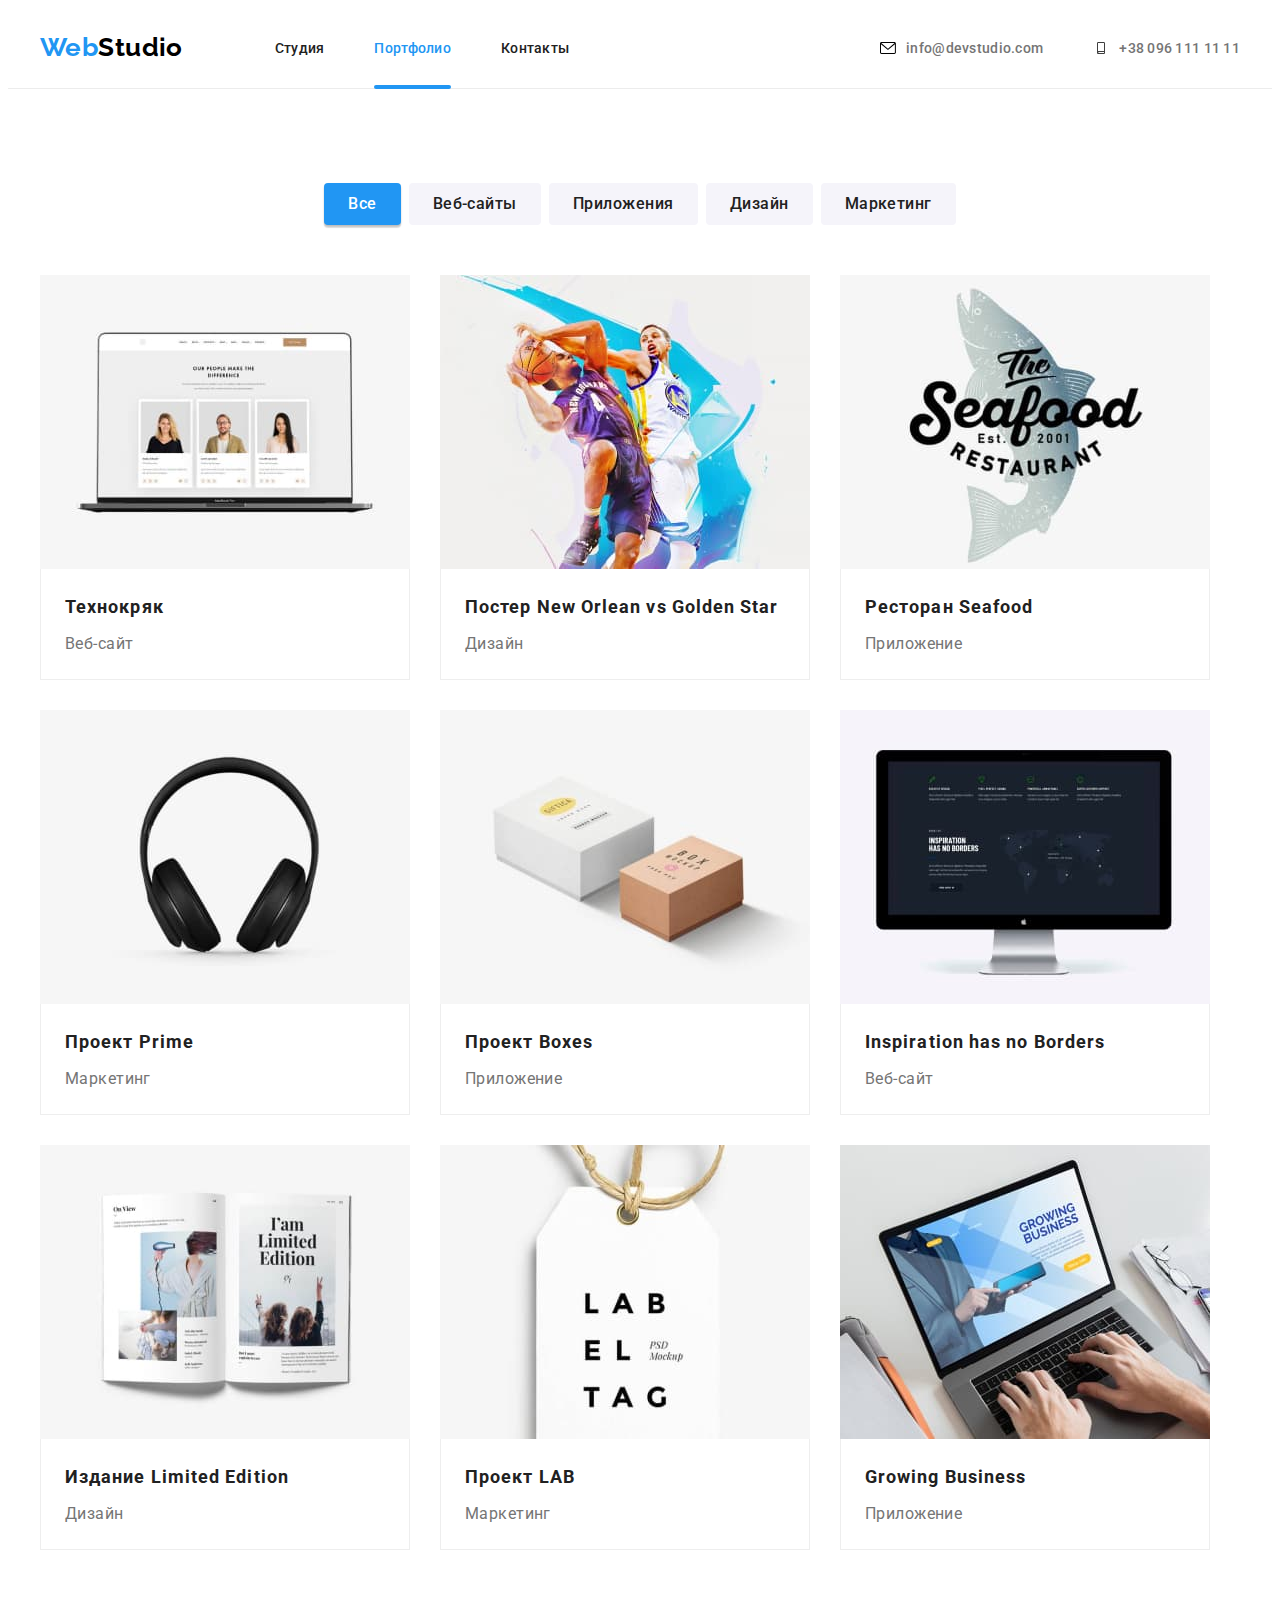
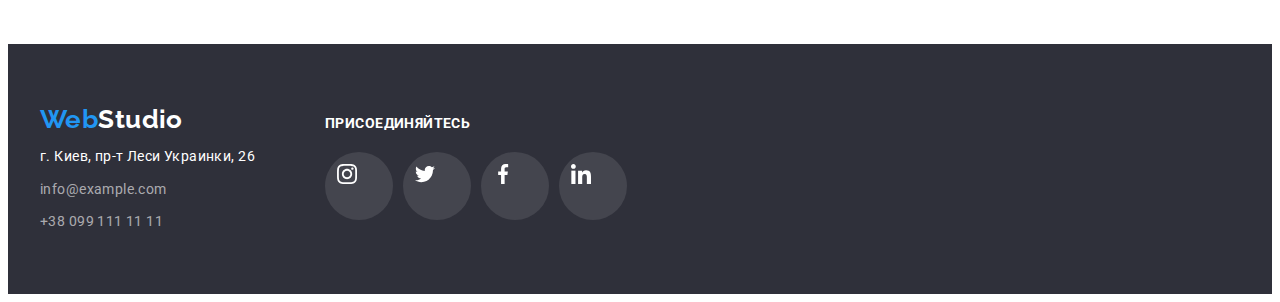
==== portfolio.html @ 1709e59f "Initial commit" ====
<!DOCTYPE html>
<html lang="ru">
  <head>
    <meta charset="UTF-8" />
    <meta http-equiv="X-UA-Compatible" content="IE=edge" />
    <meta name="viewport" content="width=device-width, initial-scale=1.0" />
    <title>Portfolio Web Studio</title>
    <link rel="preconnect" href="https://fonts.googleapis.com" />
    <link rel="preconnect" href="https://fonts.gstatic.com" crossorigin />
    <link
      href="https://fonts.googleapis.com/css2?family=Raleway:wght@700&family=Roboto:wght@400;500;700&display=swap"
      rel="stylesheet"
    />
    <link
      rel="stylesheet"
      href="https://cdnjs.cloudflare.com/ajax/libs/modern-normalize/1.1.0/modern-normalize.min.css"
      integrity="sha512-wpPYUAdjBVSE4KJnH1VR1HeZfpl1ub8YT/NKx4PuQ5NmX2tKuGu6U/JRp5y+Y8XG2tV+wKQpNHVUX03MfMFn9Q=="
      crossorigin="anonymous"
      referrerpolicy="no-referrer"
    />
    <link rel="stylesheet" href="./css/styles.css" />
  </head>
  <body>
    <header class="header">
      <div class="container">
        <!-- Navigation -->
        <nav class="nav">
          <a href="/" class="logo"><span class="logo-web">Web</span>Studio</a>
          <ul class="nav-list list">
            <li class="item">
              <a href="./index.html" class="link">Студия</a>
            </li>
            <li class="item">
              <a href="./portfolio.html" class="link current">Портфолио</a>
            </li>
            <li class="item">
              <a href="" class="link">Контакты</a>
            </li>
          </ul>
        </nav>
        <!-- Contacts -->
        <ul class="auth-nav list">
          <li class="item">
            <svg class="icon-envelope" width="16" height="12">
              <use href="./images/icons.svg#icon-envelope"></use>
            </svg>
            <a href="mailto:info@devstudio.com" class="link">info@devstudio.com</a>
          </li>
          <li class="item">
            <svg class="icon-smartphone" width="16" height="12">
              <use href="./images/icons.svg#icon-smartphone"></use>
            </svg>
            <a href="tel:+380961111111" class="link">+38 096 111 11 11</a>
          </li>
        </ul>
      </div>
    </header>

    <main>
      <!-- Portfolio -->
      <section class="portfolio section">
        <div class="container">
          <h1 class="visually-hidden">Портфолио</h1>
          <!--Buttons-Filter-->
          <ul class="filter-list list">
            <li class="item">
              <button type="button" class="button current">Всe</button>
            </li>
            <li class="item">
              <button type="button" class="button">Веб-сайты</button>
            </li>
            <li class="item">
              <button type="button" class="button">Приложения</button>
            </li>
            <li class="item">
              <button type="button" class="button">Дизайн</button>
            </li>
            <li class="item">
              <button type="button" class="button">Маркетинг</button>
            </li>
          </ul>
          <!-- Work examples -->
          <ul class="examples-list list">
            <li class="examples-list-item">
              <a class="examples-card" href="">
                <div class="examples-card-thumb">
                  <img src="./images/portfolio-img1.jpg" alt="Веб-сайт Технокряк" width="370" />
                  <p class="examples-item-overlay">
                    Ресурс предлагает комплексные предложения с разным уровнем функционала и
                    сервисов. Все это позволит посетителю получить исчерпывающие сведения о компании
                    или частном лице.
                  </p>
                </div>
                <div class="examples-text">
                  <h2 class="examples-title">Технокряк</h2>
                  <p class="examples-desc">Веб-сайт</p>
                </div>
              </a>
            </li>
            <li class="examples-list-item">
              <a class="examples-card" href="">
                <div class="examples-card-thumb">
                  <img
                    src="./images/portfolio-img2.jpg"
                    alt="Постер New Orlean vs Golden Star"
                    width="370"
                  />
                  <p class="examples-item-overlay">
                    Ресурс предлагает комплексные предложения с разным уровнем функционала и
                    сервисов. Все это позволит посетителю получить исчерпывающие сведения о компании
                    или частном лице.
                  </p>
                </div>
                <div class="examples-text">
                  <h2 class="examples-title">Постер New Orlean vs Golden Star</h2>
                  <p class="examples-desc">Дизайн</p>
                </div>
              </a>
            </li>
            <li class="examples-list-item">
              <a class="examples-card" href="">
                <div class="examples-card-thumb">
                  <img src="./images/portfolio-img3.jpg" alt="Банер Ресторан Seafood" width="370" />
                  <p class="examples-item-overlay">
                    Ресурс предлагает комплексные предложения с разным уровнем функционала и
                    сервисов. Все это позволит посетителю получить исчерпывающие сведения о компании
                    или частном лице.
                  </p>
                </div>
                <div class="examples-text">
                  <h2 class="examples-title">Ресторан Seafood</h2>
                  <p class="examples-desc">Приложение</p>
                </div>
              </a>
            </li>
            <li class="examples-list-item">
              <a class="examples-card" href="">
                <div class="examples-card-thumb">
                  <img src="./images/portfolio-img4.jpg" alt="Изображение наушники" width="370" />
                  <p class="examples-item-overlay">
                    Ресурс предлагает комплексные предложения с разным уровнем функционала и
                    сервисов. Все это позволит посетителю получить исчерпывающие сведения о компании
                    или частном лице.
                  </p>
                </div>
                <div class="examples-text">
                  <h2 class="examples-title">Проект Prime</h2>
                  <p class="examples-desc">Маркетинг</p>
                </div>
              </a>
            </li>
            <li class="examples-list-item">
              <a class="examples-card" href="">
                <div class="examples-card-thumb">
                  <img src="./images/portfolio-img5.jpg" alt="Картинка две коробки" width="370" />
                  <p class="examples-item-overlay">
                    Ресурс предлагает комплексные предложения с разным уровнем функционала и
                    сервисов. Все это позволит посетителю получить исчерпывающие сведения о компании
                    или частном лице.
                  </p>
                </div>
                <div class="examples-text">
                  <h2 class="examples-title">Проект Boxes</h2>
                  <p class="examples-desc">Приложение</p>
                </div>
              </a>
            </li>
            <li class="examples-list-item">
              <a class="examples-card" href="">
                <div class="examples-card-thumb">
                  <img src="./images/portfolio-img6.jpg" alt="Картинка Веб-сайта" width="370" />
                  <p class="examples-item-overlay">
                    Ресурс предлагает комплексные предложения с разным уровнем функционала и
                    сервисов. Все это позволит посетителю получить исчерпывающие сведения о компании
                    или частном лице.
                  </p>
                </div>
                <div class="examples-text">
                  <h2 class="examples-title">Inspiration has no Borders</h2>
                  <p class="examples-desc">Веб-сайт</p>
                </div>
              </a>
            </li>
            <li class="examples-list-item">
              <a class="examples-card" href="">
                <div class="examples-card-thumb">
                  <img
                    src="./images/portfolio-img7.jpg"
                    alt="Картинка журнал в развороте"
                    width="370"
                  />
                  <p class="examples-item-overlay">
                    Ресурс предлагает комплексные предложения с разным уровнем функционала и
                    сервисов. Все это позволит посетителю получить исчерпывающие сведения о компании
                    или частном лице.
                  </p>
                </div>
                <div class="examples-text">
                  <h2 class="examples-title">Издание Limited Edition</h2>
                  <p class="examples-desc">Дизайн</p>
                </div>
              </a>
            </li>
            <li class="examples-list-item">
              <a class="examples-card" href="">
                <div class="examples-card-thumb">
                  <img
                    src="./images/portfolio-img8.jpg"
                    alt="Картинка бирка с надписью Проект LAB"
                    width="370"
                  />
                  <p class="examples-item-overlay">
                    Ресурс предлагает комплексные предложения с разным уровнем функционала и
                    сервисов. Все это позволит посетителю получить исчерпывающие сведения о компании
                    или частном лице.
                  </p>
                </div>
                <div class="examples-text">
                  <h2 class="examples-title">Проект LAB</h2>
                  <p class="examples-desc">Маркетинг</p>
                </div>
              </a>
            </li>
            <li class="examples-list-item">
              <a class="examples-card" href="">
                <div class="examples-card-thumb">
                  <img
                    src="./images/portfolio-img9.jpg"
                    alt="Картинка человек, работающий на компьютере"
                    width="370"
                  />
                  <p class="examples-item-overlay">
                    Ресурс предлагает комплексные предложения с разным уровнем функционала и
                    сервисов. Все это позволит посетителю получить исчерпывающие сведения о компании
                    или частном лице.
                  </p>
                </div>

                <div class="examples-text">
                  <h2 class="examples-title">Growing Business</h2>
                  <p class="examples-desc">Приложение</p>
                </div>
              </a>
            </li>
          </ul>
        </div>
      </section>
    </main>
    <!-- Footer -->
    <footer class="footer section">
      <div class="container">
        <div class="footer-address">
          <!-- Address -->
          <a href="index.html" class="logo"> <span class="logo-web">Web</span>Studio</a>
          <address>
            <a
              href="https://goo.gl/maps/piqngm7oDQpEDh6u6"
              target="_blank"
              rel="noopener nofollow noreferrer"
              >г. Киев, пр-т Леси Украинки, 26</a
            >
          </address>
          <!-- Contacts -->
          <ul class="auth-nav-footer list">
            <li class="item">
              <a href="mailto:info@example.com" class="link">info@example.com</a>
            </li>
            <li class="item">
              <a href="tel:+380991111111" class="link email">+38 099 111 11 11</a>
            </li>
          </ul>
        </div>
        <div class="footer-join">
          <p class="footer-join-text uppercase">Присоединяйтесь</p>
          <div class="footer-socials">
            <div class="footer-icons">
              <a href="" aria-label="instagram link">
                <div class="footer-icons-item">
                  <svg class="footer-icon" width="20" height="20">
                    <use href="./images/icons.svg#icon-instagram"></use>
                  </svg></div
              ></a>
              <a href="" aria-label="twitter link">
                <div class="footer-icons-item">
                  <svg class="footer-icon" width="20" height="20">
                    <use href="./images/icons.svg#icon-twitter"></use>
                  </svg></div
              ></a>
              <a href="" aria-label="facebook link"
                ><div class="footer-icons-item">
                  <svg class="footer-icon" width="20" height="20">
                    <use href="./images/icons.svg#icon-facebook"></use>
                  </svg></div
              ></a>
              <a href="" aria-label="linkedin link">
                <div class="footer-icons-item">
                  <svg class="footer-icon" width="20" height="20">
                    <use href="./images/icons.svg#icon-linkedin"></use>
                  </svg></div
              ></a>
            </div>
          </div>
        </div>
      </div>
    </footer>
  </body>
</html>
---- css/styles.css ----
/* основной цвет текста  серый #757575 */
/* вторичный цвет черный(оттенок) #212121 ; */
/* акцент+дополнительный цвет для части лого  #2196F3  */
/* дополнительный цвет черный #000000(лого шапка), белый #FFFFFF (лого футер, текст хэдер, адрес футер*/
/* цвет для футера auth-nav белый полупрозрачный rgba(255, 255, 255, 0.6) */
/* фон темно-серый  #2F303A(герой, футер)  и бело-серый #F5F4FA ("наша команда")*/

/* шрифты */
/* основной шрифт Roboto 400,500,700,900*/
/* шрифт для лого Raleway 700 */

:root {
  --primary-text-color: #757575;
  --title-text-color: #212121;
  --accent-color: #2196f3;
  --primary-white-color: #ffffff;
  --secondary-black-color: #000000;
  --bg-color-grey: #2f303a;
  --bg-color-white-grey: #f5f4fa;
  --footer-auth-nav-color: rgba(255, 255, 255, 0.6);
}

body {
  background-color: var(--primary-white-color);
  color: var(--primary-text-color);
  font-family: 'Roboto', sans-serif;
  font-size: 14px;
  letter-spacing: 0.03em;
}
h1,
h2,
h3 {
  color: var(--title-text-color);
}
h1,
h2,
h3,
h4,
p {
  margin: 0;
}
ul,
ol {
  margin: 0;
  padding: 0;
}

img {
  display: block;
}

button {
  cursor: pointer;
}

address {
  font-style: none;
}

/* утилиты */
/* утилита для УДАЛЕНИЯ ТОЧЕК в списках */
.list {
  padding: 0;
  margin: 0;

  list-style: none;
}

/* шаблон uppercase */
.uppercase {
  text-transform: uppercase;
}

/* утилита для скрытия текста */
.visually-hidden {
  position: absolute;
  width: 1px;
  height: 1px;
  margin: -1px;
  border: 0;
  padding: 0;
  white-space: nowrap;
  clip-path: inset(100%);
  clip: rect(0 0 0 0);
  overflow: hidden;
}

.section {
  padding-top: 94px;
  padding-bottom: 94px;
}

.container {
  /* outline: 2px solid mediumseagreen; */
  width: 1200px;
  margin-left: auto;
  margin-right: auto;
  padding: 0 15px;
}

/* ----------HEADER----------- */
.header {
  border-bottom: 1px solid #ececec;
}

.header .container {
  display: flex;
  align-items: center;
}

.nav {
  display: flex;
}

.nav .logo {
  padding-top: 24px;
  padding-bottom: 25px;

  color: var(--secondary-black-color);
  text-decoration: none;
  font-family: 'Raleway', sans-serif;
  font-weight: 700;
  font-size: 26px;
  line-height: 1.2;
}

.nav .logo-web {
  color: var(--accent-color);
}

/* ----------Site-nav-------- */
.nav-list {
  display: flex;
  margin-left: 92px;
  align-items: center;
}

.nav-list .item:not(:last-child) {
  margin-right: 50px;
}

.nav-list .link {
  display: block;
  padding-top: 32px;
  padding-bottom: 32px;
  position: relative;

  color: var(--title-text-color);
  text-decoration: none;
  font-weight: 500;
  line-height: 1.15;
  letter-spacing: 0.02em;

  transition: color 250ms cubic-bezier(0.4, 0, 0.2, 1);
}

.nav-list .link:hover,
.nav-list .link:focus {
  color: var(--accent-color);
}

.nav-list .link.current {
  color: var(--accent-color);
}

/* -------Auth-Nav------- */
.auth-nav .item {
  display: flex;
  align-items: center;
}

.icon-envelope,
.icon-smartphone {
  margin-right: 10px;

  position: relative;
  transition: fill 250ms cubic-bezier(0.4, 0, 0.2, 1);
}

/* .auth-nav .item:nth-child(1):hover .icon-envelope,
.auth-nav .item:nth-child(2):hover .icon-smartphone {
  fill: var(--accent-color);
} */

.auth-nav {
  display: flex;
  margin-left: auto;
  flex-wrap: wrap;
  column-gap: 50px;
}

/* .auth-nav .item:not(:last-child) {
  margin-right: 50px;
} */

.auth-nav .link {
  display: block;
  position: relative;
  padding-top: 32px;
  padding-bottom: 32px;

  color: var(--primary-text-color);
  text-decoration: none;
  font-weight: 500;
  line-height: 1.15;
  letter-spacing: 0.02em;

  transition: color 250ms cubic-bezier(0.4, 0, 0.2, 1);
}

.auth-nav .item:hover,
.auth-nav .item:focus {
  fill: var(--accent-color);
}

.auth-nav .item:hover .link,
.auth-nav .item:focus .link {
  color: var(--accent-color);
}

/* ------Header hover :before */
.link.current::after {
  content: '';

  position: absolute;
  bottom: -1px;
  /* left: 0; */

  display: block;
  width: 100%;
  height: 4px;
  border-radius: 2px;
  background-color: var(--accent-color);
}

/* ----------MAIN----------- */

/* ----------Hero----------- */
.hero {
  background-color: var(--bg-color-grey);
}

.hero.section {
  max-width: 1600px;
  padding-top: 200px;
  padding-bottom: 200px;
  margin-left: auto;
  margin-right: auto;
  background-image: linear-gradient(rgba(48, 49, 59, 0.4), rgba(48, 49, 59, 0.4)),
    url(../images/hero.jpg);
  background-repeat: no-repeat;
  background-size: cover;
  background-position: 50% 50%;
}

.hero > .container {
  text-align: center;
}

.hero-title {
  margin-bottom: 30px;
  margin-left: auto;
  margin-right: auto;
  max-width: 696px;

  color: var(--primary-white-color);
  font-weight: 900;
  font-size: 44px;
  line-height: 1.36;
  letter-spacing: 0.06em;
}
.hero .button {
  min-width: 200px;
  min-height: 50px;
  padding: 10px 32px;
  position: relative;

  color: var(--primary-white-color);
  background-color: var(--accent-color);
  cursor: pointer;
  font-family: 'Roboto', sans-serif;
  font-weight: 700;
  font-size: 16px;
  line-height: 1.88;
  letter-spacing: 0.06em;

  border-radius: 4px;
  border: 2px solid transparent;
  box-shadow: 0px 4px 4px rgba(0, 0, 0, 0.15);
  transition: background-color 250ms cubic-bezier(0.4, 0, 0.2, 1);
}

.hero .button:hover,
.hero .button:focus {
  background-color: #188ce8;
}

/* -----------Feature------------*/
.feature-list .thumb {
  height: 120px;
  padding: 25px 100px;
  margin-bottom: 30px;

  background-color: var(--bg-color-white-grey);
}

.feature-list {
  display: flex;
  margin-left: auto;
  margin-right: auto;
  align-items: center;
  flex-wrap: wrap;
  gap: 30px;
}

.feature-list .item {
  width: 270px;
}

/* .feature-list .item:not(:last-child) {
  margin-right: 30px;
} */

.feature-list .title {
  margin-bottom: 10px;

  font-size: 14px;
  line-height: 1.14;
}

.feature-list p {
  line-height: 1.71;
}

/* -----------Activity---------- */
.activity.section {
  padding-top: 0;
}

.activity-title {
  margin-bottom: 50px;
}

.section-title {
  font-size: 36px;
  line-height: 1.16;
  text-align: center;
}

.activity-list {
  display: flex;
  flex-wrap: wrap;
  gap: 30px;
}

.activity-list-item {
  position: relative;
}

.activity-list-text {
  display: flex;
  justify-content: center;
  align-items: center;
  width: 100%;
  min-height: 70px;
  position: absolute;
  bottom: 0;
  left: 0;
  z-index: 1;

  font-weight: 700;
  font-size: 14px;
  line-height: 1.14;
  letter-spacing: 0.03em;
  color: var(--primary-white-color);
  background: rgba(47, 48, 58, 0.8);
}

/* -----------Team------------ */
.team {
  background-color: var(--bg-color-white-grey);
}

.team-icons {
  display: flex;
  align-items: center;
  gap: 10px;
}

.team-icons-item {
  position: relative;
  width: 44px;
  height: 44px;
  padding: 12px;

  fill: #afb1b8;
  border-radius: 50%;

  transition: fill 250ms cubic-bezier(0.4, 0, 0.2, 1),
    background-color 250ms cubic-bezier(0.4, 0, 0.2, 1);
  /* outline: 1px solid #212121; */
}

.team-icons-item:hover,
.team-icons-item:focus {
  fill: var(--primary-white-color);
  background-color: var(--accent-color);
}

.team-title {
  margin-bottom: 50px;
}

.team-list {
  display: flex;
  flex-wrap: wrap;
  gap: 30px;
}

.team-item {
  display: flex;
  flex-direction: column;
  min-width: 270px;
  padding-bottom: 30px;
  align-items: center;

  background-color: var(--primary-white-color);

  box-shadow: 0px 1px 3px rgba(0, 0, 0, 0.12), 0px 1px 1px rgba(0, 0, 0, 0.14),
    0px 2px 1px rgba(0, 0, 0, 0.2);
  border-radius: 0px 0px 4px 4px;
}

.team-img {
  margin-bottom: 30px;
}

.team-list h3 {
  margin-bottom: 10px;

  font-weight: 500;
  font-size: 16px;
  line-height: 1.18;
}

.team-list p {
  margin-bottom: 16px;

  font-size: 16px;
  line-height: 1.18;
}

/* -------Regular customers------ */
.regular-title {
  margin-bottom: 50px;
}

.regular-list {
  display: flex;
  align-content: center;
  gap: 30px;
}

.regular-list-item {
  position: relative;
  width: 170px;
  height: 92px;
  padding: 16px 32px;

  fill: #afb1b8;
  border: 1px solid #afb1b8;
  border-radius: 4px;
  transition: fill 250ms cubic-bezier(0.4, 0, 0.2, 1),
    border-color 250ms cubic-bezier(0.4, 0, 0.2, 1);
}

.regular-list-icon {
  fill: inherit;
}

.regular-list-item:hover,
.regular-list-item:focus {
  fill: var(--accent-color);
  border-color: var(--accent-color);
}

/*-----------FOOTER----------*/
.footer .container {
  display: flex;
  /* align-items: center; */
}

.footer {
  padding-top: 60px;
  padding-bottom: 60px;

  color: var(--primary-white-color);
  background-color: var(--bg-color-grey);
}

.footer-address {
  margin-right: 70px;
}

/*------------Logo-----------*/
.footer .logo {
  color: var(--primary-white-color);
  text-decoration: none;
  font-family: 'Raleway', sans-serif;
  font-weight: 700;
  font-size: 26px;
  line-height: 1.19;
}

.footer .logo-web {
  color: var(--accent-color);
}

/* ---------- Address -------- */
.footer address {
  margin-top: 10px;
}

address a {
  color: var(--primary-white-color);
  text-decoration: none;
  font-style: normal;
  line-height: 1.7;
}

/*----------Contacts----------*/
.auth-nav-footer {
  margin-top: 9px;
  display: flex;
  flex-direction: column;
}

.auth-nav-footer .item:nth-child(even) {
  margin-top: 9px;
}

.auth-nav-footer .link {
  color: var(--footer-auth-nav-color);
  text-decoration: none;
  line-height: 1.7;

  transition: color 250ms cubic-bezier(0.4, 0, 0.2, 1);
}

.auth-nav-footer .link:hover,
.auth-nav-footer .link:focus {
  color: var(--accent-color);
}

/* ------Footer Join----------- */
.footer-join-text {
  margin-bottom: 20px;

  font-weight: 700;
  line-height: 1.14;
  letter-spacing: 0.03em;
}
/* -----------socials----------- */
.footer-join {
  margin-top: 12px;
}

.footer-icons {
  display: flex;
  align-items: center;
  gap: 10px;
}

.footer-icons-item {
  position: relative;
  width: 44px;
  height: 44px;
  padding: 12px;

  fill: var(--primary-white-color);
  background-color: rgba(255, 255, 255, 0.1);
  border-radius: 50%;
  transition: background-color 250ms cubic-bezier(0.4, 0, 0.2, 1);
  /* outline: 1px solid #212121; */
}

.footer-icons-item:hover,
.footer-icons-item:focus {
  background-color: var(--accent-color);
}

/* -------------PORTFOLIO PAGE------------ */

/* -------------Buttons-Filter------------ */
.filter-list {
  margin-bottom: 50px;
  display: flex;
  justify-content: center;
  min-width: 73px;
  flex-wrap: wrap;
  gap: 8px;
}

.filter-list .button {
  position: relative;
  padding: 6px 22px;

  background-color: var(--bg-color-white-grey);
  color: var(--title-text-color);
  font-family: 'Roboto', sans-serif;
  font-weight: 500;
  font-size: 16px;
  line-height: 1.62;
  letter-spacing: 0.03em;
  border-radius: 4px;
  border-color: transparent;
  cursor: pointer;
  transition: background-color 250ms cubic-bezier(0.4, 0, 0.2, 1),
    color 250ms cubic-bezier(0.4, 0, 0.2, 1), box-shadow 250ms cubic-bezier(0.4, 0, 0.2, 1);
}
.filter-list .button:hover,
.filter-list .button:focus {
  background-color: var(--accent-color);
  color: var(--primary-white-color);
  box-shadow: 0px 3px 1px rgba(0, 0, 0, 0.1), 0px 1px 2px rgba(0, 0, 0, 0.08),
    0px 2px 2px rgba(0, 0, 0, 0.12);
}
.filter-list .button.current {
  background-color: var(--accent-color);
  color: var(--primary-white-color);
  box-shadow: 0px 3px 1px rgba(0, 0, 0, 0.1), 0px 1px 2px rgba(0, 0, 0, 0.08),
    0px 2px 2px rgba(0, 0, 0, 0.12);
}
/* ---------- Work examples ----------- */

/* -----Animation examples-list-------- */
.examples-card-thumb {
  position: relative;
  overflow: hidden;
}

.examples-item-overlay {
  position: absolute;
  bottom: 0;
  left: 0;
  transform: translateY(100%);

  width: 100%;
  height: 100%;
  padding: 63px 24px;

  font-style: normal;
  font-size: 18px;
  line-height: 1.56;
  letter-spacing: 0.03em;
  color: var(--primary-white-color);
  background: rgba(33, 150, 243, 0.9);
  transition: transform 400ms;
}

.examples-list-item:hover .examples-item-overlay {
  transform: translateY(0);
}

/* ----------examples-list------------ */
.examples-list {
  display: flex;
  flex-basis: 370px;
  flex-wrap: wrap;
  gap: 30px;
}

.examples-text {
  padding: 20px 24px;
  display: flex;
  flex-direction: column;
  gap: 4px;

  border-right: 1px solid #eeeeee;
  border-bottom: 1px solid #eeeeee;
  border-left: 1px solid #eeeeee;
}

.examples-card {
  text-decoration: none;
}

.examples-title {
  font-size: 18px;
  line-height: 2;
  letter-spacing: 0.06em;
}

.examples-desc {
  color: var(--primary-text-color);
  font-size: 16px;
  line-height: 1.87;
}
.examples-list-item:hover {
  box-shadow: 0px 1px 1px rgba(0, 0, 0, 0.12), 0px 4px 4px rgba(0, 0, 0, 0.06),
    1px 4px 6px rgba(0, 0, 0, 0.16);
}

/* -----------Modal window------------ */

.backdrop {
  position: fixed;
  top: 0;
  left: 0;
  z-index: 100;

  width: 100%;
  height: 100%;

  background-color: rgba(0, 0, 0, 0.2);

  opacity: 1;
  visibility: visible;
  pointer-events: initial;

  transition: opacity 400ms ease-in, visibility 400ms ease-in;
}

.backdrop.is-hidden {
  opacity: 0;
  visibility: hidden;
  pointer-events: none;
}

.modal {
  position: absolute;
  top: 50%;
  left: 50%;
  transform: translate(-50%, -50%);

  width: 528px;
  height: 581px;
  background-color: var(--primary-white-color);
  box-shadow: 0px 1px 3px rgba(0, 0, 0, 0.12), 0px 1px 1px rgba(0, 0, 0, 0.14),
    0px 2px 1px rgba(0, 0, 0, 0.2);
  border-radius: 4px;

  /* transition: transform 400ms, opacity 400ms; */
}

.modal-btn {
  display: flex;
  align-items: center;
  width: 30px;
  height: 30px;
  position: absolute;

  border-radius: 50% 50%;
  background-color: #fff;
  border: 1px solid rgba(0, 0, 0, 0.1);
  top: 0;
  right: 0;
  transform: translate(-8px, 8px);
}
/* шрифты портфолио*/
/* основной шрифт Roboto 400,500,700,*/
/* шрифт для лого Raleway 700 */
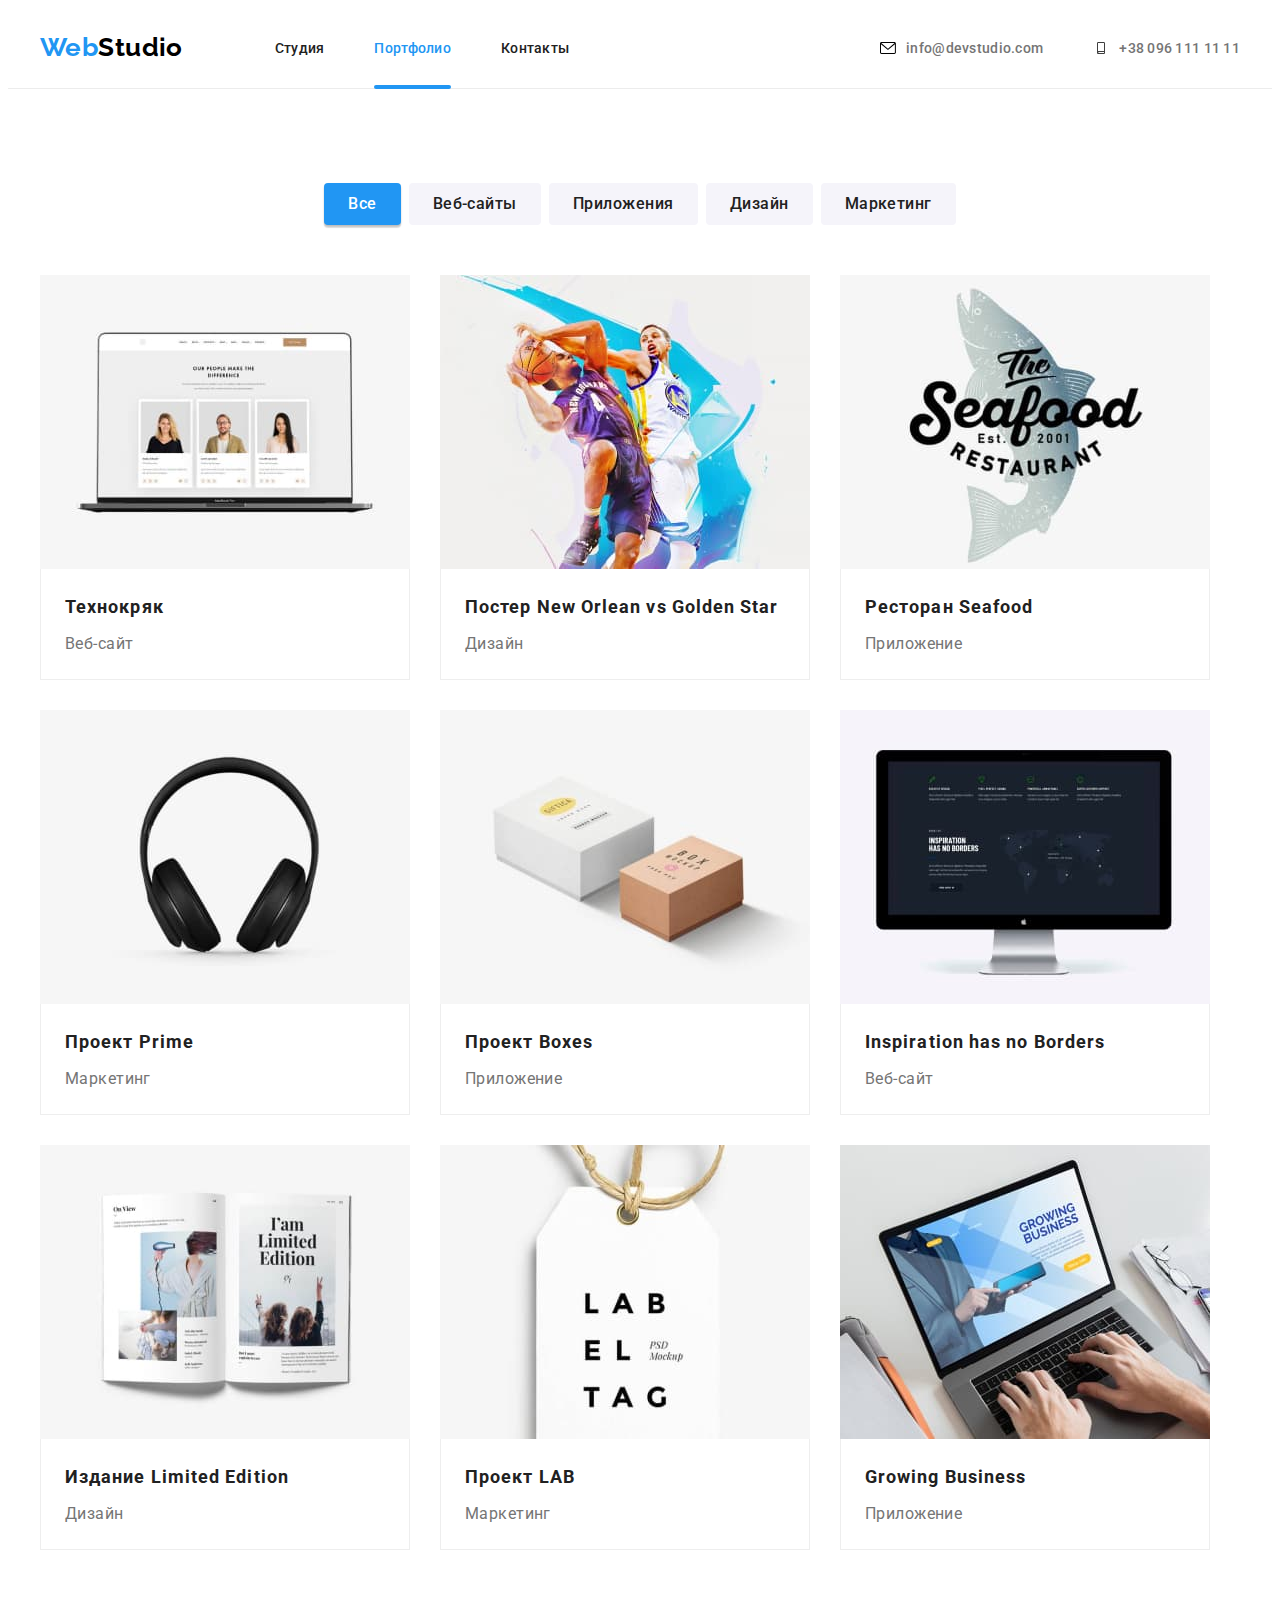
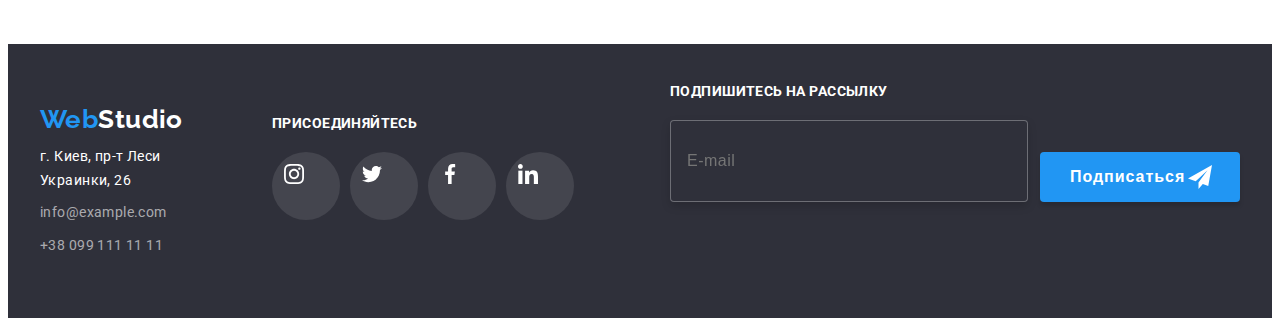
==== commit 3ca67063: "Add full HW#6" ====
--- a/portfolio.html
+++ b/portfolio.html
@@ -249,8 +249,8 @@
     <!-- Footer -->
     <footer class="footer section">
       <div class="container">
+        <!-- Address -->
         <div class="footer-address">
-          <!-- Address -->
           <a href="index.html" class="logo"> <span class="logo-web">Web</span>Studio</a>
           <address>
             <a
@@ -270,6 +270,7 @@
             </li>
           </ul>
         </div>
+        <!-- Footer-join -->
         <div class="footer-join">
           <p class="footer-join-text uppercase">Присоединяйтесь</p>
           <div class="footer-socials">
@@ -301,6 +302,26 @@
             </div>
           </div>
         </div>
+
+        <!-- Form Footer Subscription -->
+        <form class="footer-form" autocomplete="off">
+          <div class="form-fild-footer">
+            <label class="footer-form-label" for="email">Подпишитесь на рассылку</label>
+            <input
+              class="footer-form-input"
+              type="email"
+              name="email"
+              id="email"
+              placeholder="E-mail"
+            />
+          </div>
+          <div class="footer-form-btn-box">
+            <button class="footer-form-btn" type="submit">Подписаться</button>
+            <svg class="footer-form-icon" width="24" height="24">
+              <use href="./images/icons.svg#icon-icon-send"></use>
+            </svg>
+          </div>
+        </form>
       </div>
     </footer>
   </body>
--- a/css/styles.css
+++ b/css/styles.css
@@ -553,6 +553,10 @@
 }
 
 /* ------Footer Join----------- */
+.footer-join {
+  margin-top: 12px;
+}
+
 .footer-join-text {
   margin-bottom: 20px;
 
@@ -561,9 +565,6 @@
   letter-spacing: 0.03em;
 }
 /* -----------socials----------- */
-.footer-join {
-  margin-top: 12px;
-}
 
 .footer-icons {
   display: flex;
@@ -707,7 +708,7 @@
   position: fixed;
   top: 0;
   left: 0;
-  z-index: 100;
+  /* z-index: 100; */
 
   width: 100%;
   height: 100%;
@@ -732,6 +733,7 @@
   top: 50%;
   left: 50%;
   transform: translate(-50%, -50%);
+  padding: 40px;
 
   width: 528px;
   height: 581px;
@@ -757,6 +759,234 @@
   right: 0;
   transform: translate(-8px, 8px);
 }
+
+.icon-close {
+  transition: fill 250ms cubic-bezier(0.4, 0, 0.2, 1);
+}
+
+.modal-btn:focus .icon-close {
+  fill: var(--accent-color);
+}
+
+/* -----------Form Footer Subscription------------ */
+.footer-form {
+  display: flex;
+  align-items: flex-end;
+  gap: 12px;
+  min-width: 570px;
+  height: 86px;
+  margin-left: 96px;
+  margin-top: 12px;
+}
+.form-fild-footer {
+  display: flex;
+  flex-direction: column;
+  gap: 20px;
+  width: 358px;
+}
+
+.footer-form-label {
+  font-weight: 700;
+  font-size: 14px;
+  line-height: 1.14;
+  letter-spacing: 0.03em;
+  text-transform: uppercase;
+}
+
+.footer-form-input {
+  height: 50px;
+  padding: 15px 16px;
+  display: flex;
+  align-items: center;
+
+  font-size: 16px;
+  line-height: 1.25;
+
+  letter-spacing: 0.03em;
+  color: rgba(255, 255, 255, 0.6);
+  background-color: var(--bg-color-grey);
+  border: 1px solid rgba(255, 255, 255, 0.3);
+  filter: drop-shadow(0px 4px 4px rgba(0, 0, 0, 0.15));
+  border-radius: 4px;
+
+  outline: none;
+}
+
+.footer-form-btn-box {
+  position: relative;
+}
+.footer-form-btn {
+  display: flex;
+  align-items: center;
+  justify-content: left;
+  min-width: 200px;
+  height: 50px;
+  padding: 16px 28px;
+
+  font-weight: 700;
+  font-size: 16px;
+  line-height: 1.88;
+  letter-spacing: 0.06em;
+  color: var(--primary-white-color);
+  background-color: var(--accent-color);
+  box-shadow: 0px 4px 4px rgba(0, 0, 0, 0.15);
+  border-radius: 4px;
+  border-color: transparent;
+}
+
+.footer-form-icon {
+  position: absolute;
+  top: 50%;
+  right: 28px;
+  transform: translateY(-50%);
+}
+
+/* -----------Form Data------------ */
+.form-data {
+  max-width: 448px;
+  margin-left: auto;
+  margin-right: auto;
+  /* outline: 1px solid #212121; */
+}
+
+.form-title {
+  margin-bottom: 12px;
+
+  font-size: 20px;
+  line-height: 1.15;
+  text-align: center;
+  letter-spacing: 0.03em;
+  color: var(--title-text-color);
+}
+
+.form-field {
+  display: flex;
+  flex-direction: column;
+  margin-bottom: 10px;
+  position: relative;
+}
+
+.form-field.textarea {
+  margin-bottom: 20px;
+}
+
+.form-field-input {
+  padding: 11px 12px 11px 42px;
+
+  outline: 1px solid transparent;
+  cursor: pointer;
+  border: 1px solid rgba(33, 33, 33, 0.2);
+  border-radius: 4px;
+}
+
+.icon-form-item {
+  position: absolute;
+  top: 50%;
+  left: 12px;
+}
+
+.form-field-input:focus + .icon-form-item {
+  fill: var(--accent-color);
+}
+
+.form-field-input:focus,
+.form-field.data textarea:focus {
+  border-color: var(--accent-color);
+}
+
+.textarea-data {
+  padding: 12px 16px;
+  width: 100%;
+  height: 120px;
+
+  font-size: 14px;
+  line-height: 1.14;
+  letter-spacing: 0.01em;
+  color: var(--primary-text-color);
+  border-radius: 4px;
+  border: 1px solid rgba(33, 33, 33, 0.2);
+  outline: none;
+
+  cursor: pointer;
+  resize: none;
+}
+.textarea-data::placeholder {
+  color: rgba(117, 117, 117, 0.5);
+}
+
+.label-data {
+  margin-bottom: 4px;
+
+  font-weight: 400;
+  font-size: 12px;
+  line-height: 1.16;
+  letter-spacing: 0.01em;
+}
+
+.label-data-policy {
+  padding-left: 29px;
+
+  font-weight: 400;
+  font-size: 14px;
+  line-height: 1.71;
+  letter-spacing: 0.03em;
+}
+
+.label-data-policy a {
+  color: var(--accent-color);
+}
+
+.form-field-checkbox {
+  display: flex;
+  justify-content: center;
+  align-items: center;
+  margin-bottom: 30px;
+  position: relative;
+}
+
+.check-box {
+  position: absolute;
+  top: 50%;
+  left: 15px;
+  transform: translateY(-50%);
+  display: flex;
+  justify-content: center;
+  width: 16px;
+  height: 15px;
+  outline: 2px solid var(--title-text-color);
+  outline-offset: -2px;
+  border-radius: 2px;
+
+  transition: outline-color 250ms cubic-bezier(0.4, 0, 0.2, 1),
+    background-color 250ms cubic-bezier(0.4, 0, 0.2, 1);
+}
+
+.form-field-checkbox-input:checked + .check-box {
+  outline-color: var(--accent-color);
+  background-color: var(--accent-color);
+}
+
+.button-form-submit {
+  display: block;
+  margin-left: auto;
+  margin-right: auto;
+  min-width: 200px;
+  height: 50px;
+
+  font-weight: 700;
+  font-size: 16px;
+  line-height: 1.88;
+  letter-spacing: 0.06em;
+  color: var(--primary-white-color);
+  background-color: var(--accent-color);
+  box-shadow: 0px 4px 4px rgba(0, 0, 0, 0.15);
+  border-radius: 4px;
+  border-color: transparent;
+}
+
+.form-field-checkbox-input {
+}
+
 /* шрифты портфолио*/
 /* основной шрифт Roboto 400,500,700,*/
 /* шрифт для лого Raleway 700 */
